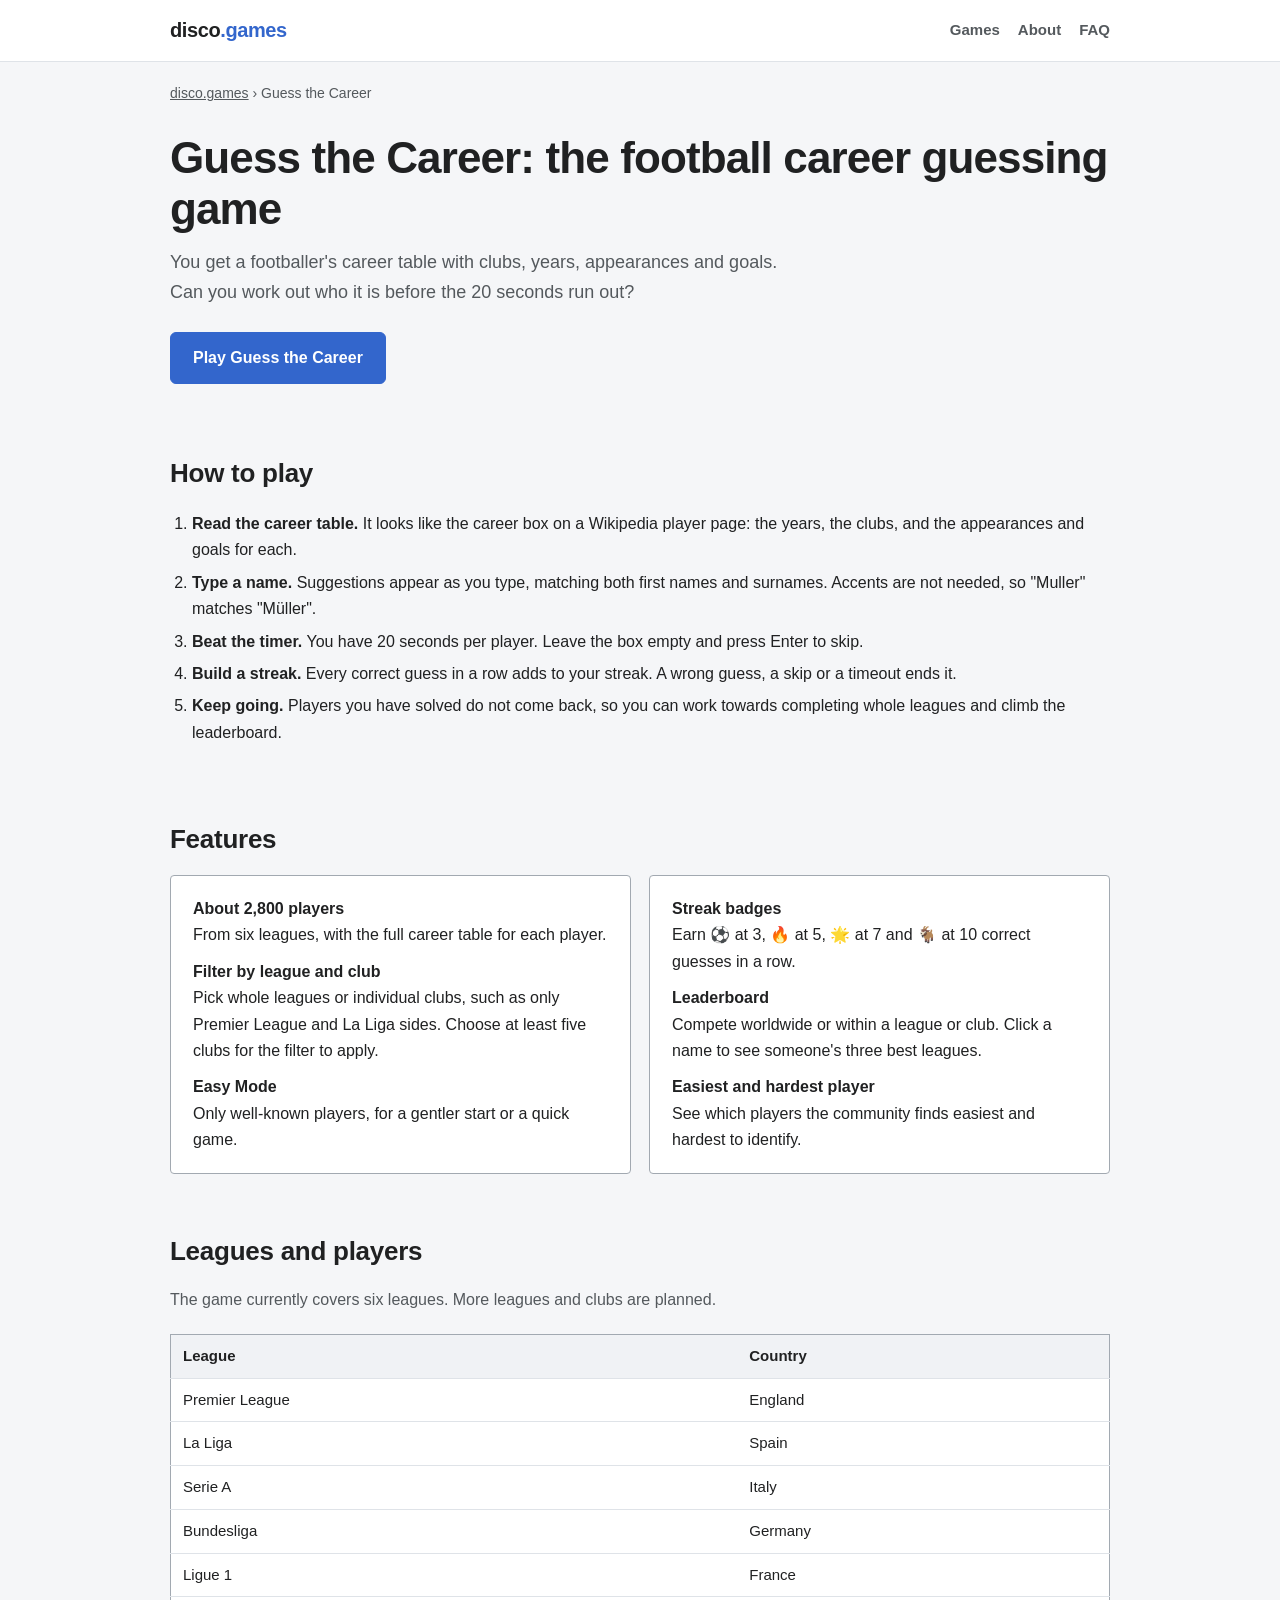
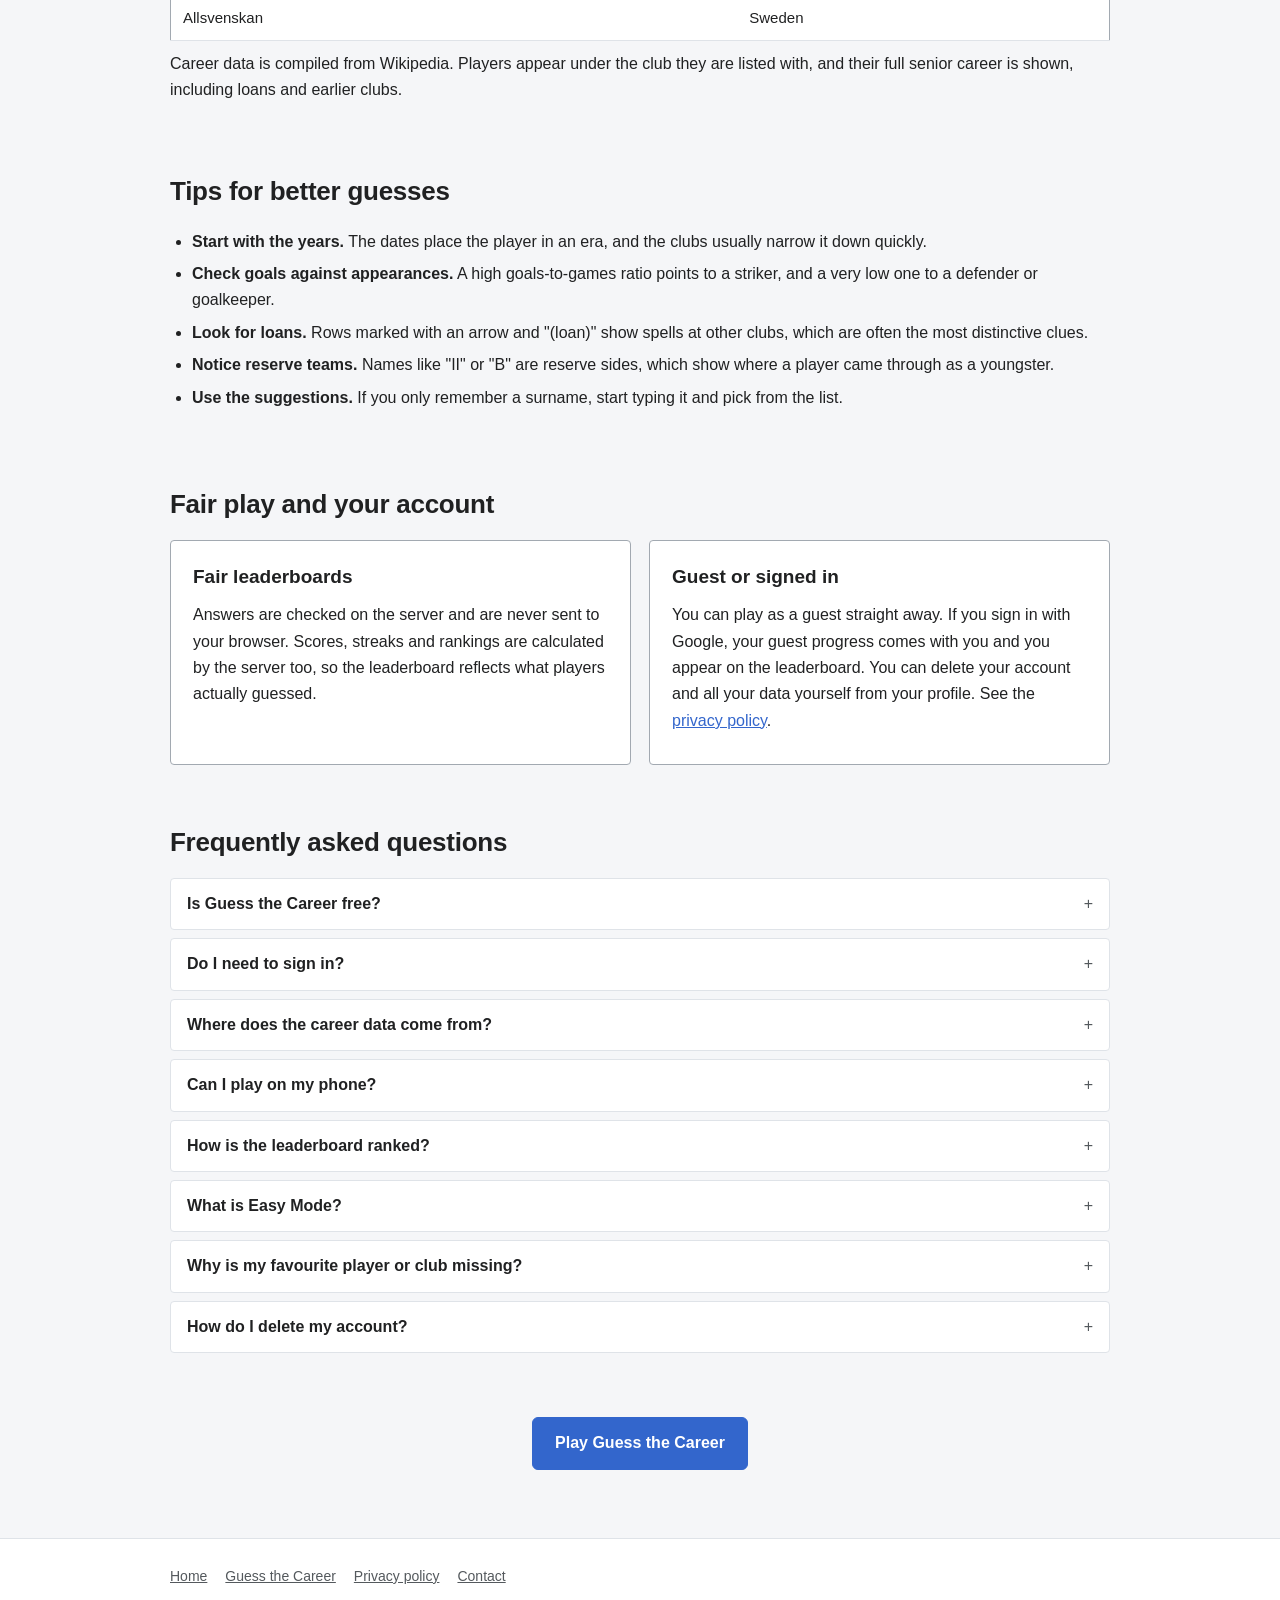
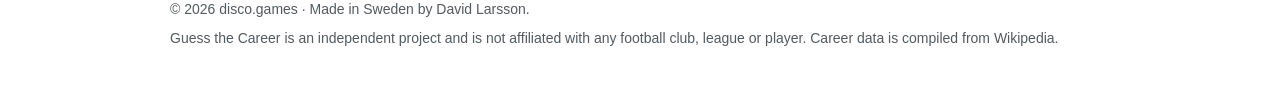
==== guess-the-career.html @ 6078c859 "Initial hub site" ====
<!DOCTYPE html>
<html lang="en">
<head>
<meta charset="UTF-8">
<meta name="viewport" content="width=device-width, initial-scale=1.0">
<title>Guess the Career – Football Guessing Game | disco.games</title>
<meta name="description" content="Guess the footballer from their career table. About 2,800 players from six top leagues. Free to play in your browser, no download needed.">
<link rel="canonical" href="https://www.disco.games/guess-the-career">
<meta name="robots" content="index,follow,max-image-preview:large">
<link rel="icon" href="/favicon.svg" type="image/svg+xml">
<meta name="theme-color" content="#a7c3e0">

<meta property="og:type" content="website">
<meta property="og:site_name" content="disco.games">
<meta property="og:title" content="Guess the Career – Football Career Guessing Game">
<meta property="og:description" content="Identify footballers from their career table before the timer runs out. Free to play in your browser.">
<meta property="og:url" content="https://www.disco.games/guess-the-career">
<meta property="og:image" content="https://www.disco.games/og-image.png">
<meta property="og:image:width" content="1200">
<meta property="og:image:height" content="630">
<meta name="twitter:card" content="summary_large_image">
<meta name="twitter:title" content="Guess the Career – Football Career Guessing Game">
<meta name="twitter:description" content="Identify footballers from their career table before the timer runs out. Free to play in your browser.">
<meta name="twitter:image" content="https://www.disco.games/og-image.png">

<link rel="stylesheet" href="/style.css">

<script type="application/ld+json">
{
  "@context": "https://schema.org",
  "@graph": [
    {
      "@type": "VideoGame",
      "@id": "https://www.disco.games/guess-the-career#game",
      "name": "Guess the Career",
      "url": "https://guessthecareer.disco.games",
      "description": "A free football guessing game. You see a player's career table with clubs, years, appearances and goals, and have 20 seconds to work out who it is.",
      "applicationCategory": "Game",
      "genre": ["Trivia", "Sports"],
      "gamePlatform": "Web browser",
      "operatingSystem": "Any",
      "inLanguage": "en",
      "isAccessibleForFree": true,
      "offers": { "@type": "Offer", "price": "0", "priceCurrency": "USD" },
      "author": { "@type": "Person", "name": "David Larsson" },
      "publisher": { "@type": "Organization", "name": "disco.games", "url": "https://www.disco.games/" }
    },
    {
      "@type": "BreadcrumbList",
      "itemListElement": [
        { "@type": "ListItem", "position": 1, "name": "disco.games", "item": "https://www.disco.games/" },
        { "@type": "ListItem", "position": 2, "name": "Guess the Career", "item": "https://www.disco.games/guess-the-career" }
      ]
    }
  ]
}
</script>
</head>
<body>
<a class="skip-link" href="#main">Skip to content</a>

<header class="site-header">
  <div class="container">
    <a class="brand" href="/">disco<span>.games</span></a>
    <nav class="site-nav" aria-label="Main">
      <a href="/#games">Games</a>
      <a href="/#about">About</a>
      <a href="/#faq">FAQ</a>
    </nav>
  </div>
</header>

<main id="main">
  <div class="container">

    <nav class="breadcrumbs" aria-label="Breadcrumb">
      <a href="/">disco.games</a> › Guess the Career
    </nav>

    <div class="hero" style="padding-top:28px;">
      <h1>Guess the Career: the football career guessing game</h1>
      <p class="lead">You get a footballer's career table with clubs, years, appearances and goals. Can you work out who it is before the 20 seconds run out?</p>
      <div class="btn-row">
        <a class="btn" href="https://guessthecareer.disco.games">Play Guess the Career</a>
      </div>
    </div>

    <section aria-labelledby="how-title">
      <h2 id="how-title">How to play</h2>
      <ol>
        <li><strong>Read the career table.</strong> It looks like the career box on a Wikipedia player page: the years, the clubs, and the appearances and goals for each.</li>
        <li><strong>Type a name.</strong> Suggestions appear as you type, matching both first names and surnames. Accents are not needed, so "Muller" matches "Müller".</li>
        <li><strong>Beat the timer.</strong> You have 20 seconds per player. Leave the box empty and press Enter to skip.</li>
        <li><strong>Build a streak.</strong> Every correct guess in a row adds to your streak. A wrong guess, a skip or a timeout ends it.</li>
        <li><strong>Keep going.</strong> Players you have solved do not come back, so you can work towards completing whole leagues and climb the leaderboard.</li>
      </ol>
    </section>

    <section aria-labelledby="features-title">
      <h2 id="features-title">Features</h2>
      <div class="grid-2">
        <div class="panel">
          <ul class="feature-list">
            <li><strong>About 2,800 players</strong>From six leagues, with the full career table for each player.</li>
            <li><strong>Filter by league and club</strong>Pick whole leagues or individual clubs, such as only Premier League and La Liga sides. Choose at least five clubs for the filter to apply.</li>
            <li><strong>Easy Mode</strong>Only well-known players, for a gentler start or a quick game.</li>
          </ul>
        </div>
        <div class="panel">
          <ul class="feature-list">
            <li><strong>Streak badges</strong>Earn ⚽ at 3, 🔥 at 5, 🌟 at 7 and 🐐 at 10 correct guesses in a row.</li>
            <li><strong>Leaderboard</strong>Compete worldwide or within a league or club. Click a name to see someone's three best leagues.</li>
            <li><strong>Easiest and hardest player</strong>See which players the community finds easiest and hardest to identify.</li>
          </ul>
        </div>
      </div>
    </section>

    <section aria-labelledby="leagues-title">
      <h2 id="leagues-title">Leagues and players</h2>
      <p class="section-intro">The game currently covers six leagues. More leagues and clubs are planned.</p>
      <div class="table-wrap">
        <table class="data">
          <thead><tr><th>League</th><th>Country</th></tr></thead>
          <tbody>
            <tr><td>Premier League</td><td>England</td></tr>
            <tr><td>La Liga</td><td>Spain</td></tr>
            <tr><td>Serie A</td><td>Italy</td></tr>
            <tr><td>Bundesliga</td><td>Germany</td></tr>
            <tr><td>Ligue 1</td><td>France</td></tr>
            <tr><td>Allsvenskan</td><td>Sweden</td></tr>
          </tbody>
        </table>
      </div>
      <p>Career data is compiled from Wikipedia. Players appear under the club they are listed with, and their full senior career is shown, including loans and earlier clubs.</p>
    </section>

    <section aria-labelledby="tips-title">
      <h2 id="tips-title">Tips for better guesses</h2>
      <ul>
        <li><strong>Start with the years.</strong> The dates place the player in an era, and the clubs usually narrow it down quickly.</li>
        <li><strong>Check goals against appearances.</strong> A high goals-to-games ratio points to a striker, and a very low one to a defender or goalkeeper.</li>
        <li><strong>Look for loans.</strong> Rows marked with an arrow and "(loan)" show spells at other clubs, which are often the most distinctive clues.</li>
        <li><strong>Notice reserve teams.</strong> Names like "II" or "B" are reserve sides, which show where a player came through as a youngster.</li>
        <li><strong>Use the suggestions.</strong> If you only remember a surname, start typing it and pick from the list.</li>
      </ul>
    </section>

    <section aria-labelledby="fair-title">
      <h2 id="fair-title">Fair play and your account</h2>
      <div class="grid-2">
        <div class="panel">
          <h3 style="margin-top:0;">Fair leaderboards</h3>
          <p>Answers are checked on the server and are never sent to your browser. Scores, streaks and rankings are calculated by the server too, so the leaderboard reflects what players actually guessed.</p>
        </div>
        <div class="panel">
          <h3 style="margin-top:0;">Guest or signed in</h3>
          <p>You can play as a guest straight away. If you sign in with Google, your guest progress comes with you and you appear on the leaderboard. You can delete your account and all your data yourself from your profile. See the <a href="https://guessthecareer.disco.games/privacy.html">privacy policy</a>.</p>
        </div>
      </div>
    </section>

    <section id="faq" aria-labelledby="faq-title">
      <h2 id="faq-title">Frequently asked questions</h2>

      <details>
        <summary>Is Guess the Career free?</summary>
        <div class="answer"><p>Yes, it is free to play and there are no ads at the moment.</p></div>
      </details>
      <details>
        <summary>Do I need to sign in?</summary>
        <div class="answer"><p>No. You can play as a guest and your progress is saved on your device. Sign in with Google to keep your progress across devices and to appear on the leaderboard.</p></div>
      </details>
      <details>
        <summary>Where does the career data come from?</summary>
        <div class="answer"><p>The data is compiled from Wikipedia and shown in a similar format to the career box on a player's page.</p></div>
      </details>
      <details>
        <summary>Can I play on my phone?</summary>
        <div class="answer"><p>Yes. The game runs in your mobile browser, so there is nothing to download.</p></div>
      </details>
      <details>
        <summary>How is the leaderboard ranked?</summary>
        <div class="answer"><p>By the number of different players you have identified in the selected scope (worldwide, a league or a club). Ties are ordered by who joined first.</p></div>
      </details>
      <details>
        <summary>What is Easy Mode?</summary>
        <div class="answer"><p>Easy Mode only serves well-known players from major clubs. League and club filters are turned off while it is on.</p></div>
      </details>
      <details>
        <summary>Why is my favourite player or club missing?</summary>
        <div class="answer"><p>The game covers six leagues for now, and clubs and leagues are added gradually. Send suggestions to <a href="mailto:info@disco.games">info@disco.games</a>.</p></div>
      </details>
      <details>
        <summary>How do I delete my account?</summary>
        <div class="answer"><p>Sign in, open your profile and choose "Delete account". This permanently removes your account, progress and leaderboard entry.</p></div>
      </details>
    </section>

    <section aria-label="Play now" style="text-align:center;">
      <a class="btn" href="https://guessthecareer.disco.games">Play Guess the Career</a>
    </section>

  </div>
</main>

<footer class="site-footer">
  <div class="container">
    <div class="links">
      <a href="/">Home</a>
      <a href="/guess-the-career">Guess the Career</a>
      <a href="https://guessthecareer.disco.games/privacy.html">Privacy policy</a>
      <a href="mailto:info@disco.games">Contact</a>
    </div>
    <p>© 2026 disco.games · Made in Sweden by David Larsson.</p>
    <p>Guess the Career is an independent project and is not affiliated with any football club, league or player. Career data is compiled from Wikipedia.</p>
  </div>
</footer>
</body>
</html>
---- style.css ----
:root {
  --bg: #f5f6f8;
  --card: #ffffff;
  --text: #202122;
  --muted: #54595d;
  --border: #a2a9b1;
  --soft-border: #dfe3e8;
  --link: #3366cc;
  --link-dark: #2a55a8;
  --header-bg: #a7c3e0;
}
* { box-sizing: border-box; }
html { scroll-behavior: smooth; }
body {
  margin: 0;
  background: var(--bg);
  color: var(--text);
  font-family: -apple-system, BlinkMacSystemFont, "Segoe UI", Roboto, Helvetica, Arial, sans-serif;
  line-height: 1.65;
  font-size: 16px;
}
a { color: var(--link); }
a:hover { color: var(--link-dark); }
.skip-link {
  position: absolute; left: -999px; top: 8px; background: #fff; padding: 8px 12px;
  border: 1px solid var(--border); border-radius: 4px; z-index: 100;
}
.skip-link:focus { left: 8px; }

.container { max-width: 980px; margin: 0 auto; padding: 0 20px; }

/* ---- header ---- */
.site-header { background: var(--card); border-bottom: 1px solid var(--soft-border); }
.site-header .container { display: flex; align-items: center; justify-content: space-between; gap: 16px; padding-top: 14px; padding-bottom: 14px; flex-wrap: wrap; }
.brand { font-size: 20px; font-weight: 800; letter-spacing: -0.02em; color: var(--text); text-decoration: none; }
.brand span { color: var(--link); }
.site-nav { display: flex; gap: 18px; flex-wrap: wrap; }
.site-nav a { color: var(--muted); text-decoration: none; font-size: 15px; font-weight: 600; }
.site-nav a:hover { color: var(--link); }

/* ---- hero ---- */
.hero { padding: 56px 0 40px; }
.hero h1 { font-size: clamp(30px, 5vw, 44px); line-height: 1.15; margin: 0 0 14px; letter-spacing: -0.02em; }
.hero .lead { font-size: 18px; color: var(--muted); max-width: 640px; margin: 0 0 24px; }

.btn {
  display: inline-block; padding: 12px 22px; border-radius: 6px; font-weight: 700; font-size: 16px;
  text-decoration: none; border: 1px solid var(--link); background: var(--link); color: #fff;
}
.btn:hover { background: var(--link-dark); border-color: var(--link-dark); color: #fff; }
.btn-secondary { background: #fff; color: var(--link); }
.btn-secondary:hover { background: #eef3ff; color: var(--link-dark); }
.btn-row { display: flex; gap: 10px; flex-wrap: wrap; }

/* ---- sections ---- */
section { padding: 28px 0; }
section h2 { font-size: 26px; margin: 0 0 14px; letter-spacing: -0.01em; }
section h3 { font-size: 19px; margin: 22px 0 8px; }
.section-intro { color: var(--muted); max-width: 680px; margin: 0 0 20px; }
p { margin: 10px 0; }
ul, ol { padding-left: 22px; }
li { margin: 6px 0; }

/* ---- game cards ---- */
.game-list { display: grid; gap: 18px; }
.game-card {
  display: grid; grid-template-columns: 300px 1fr; gap: 24px; background: var(--card);
  border: 1px solid var(--border); border-radius: 4px; overflow: hidden;
}
.game-card .thumb { background: #eef2f7; padding: 18px; display: flex; align-items: center; justify-content: center; border-right: 1px solid var(--soft-border); }
.game-card .body { padding: 20px 22px 22px 0; }
.game-card h3 { margin: 0 0 6px; font-size: 22px; }
.tags { display: flex; gap: 6px; flex-wrap: wrap; margin: 0 0 10px; padding: 0; list-style: none; }
.tags li { margin: 0; font-size: 12px; font-weight: 700; background: #eef3ff; color: var(--link-dark); padding: 3px 9px; border-radius: 12px; }

/* ---- mock career table ---- */
.mock { width: 100%; max-width: 260px; background: #fff; border: 1px solid var(--border); border-radius: 3px; overflow: hidden; font-size: 12px; box-shadow: 0 1px 3px rgba(0,0,0,0.08); }
.mock .mock-head { background: var(--header-bg); text-align: center; font-weight: 700; font-size: 13px; padding: 6px; border-bottom: 1px solid var(--border); }
.mock table { width: 100%; border-collapse: collapse; }
.mock th, .mock td { padding: 4px 7px; text-align: left; border-bottom: 1px solid #eee; font-size: 12px; }
.mock th { font-weight: 700; border-bottom: 1px solid #ccc; }
.mock td.team { color: var(--link); }
.mock .num { text-align: right; }
.mock .mock-guess { padding: 7px; border-top: 1px solid var(--soft-border); background: #fafbfc; }
.mock .mock-input { border: 1px solid var(--border); border-radius: 3px; padding: 5px 7px; color: #888; background: #fff; font-size: 12px; }

/* ---- content blocks ---- */
.panel { background: var(--card); border: 1px solid var(--border); border-radius: 4px; padding: 20px 22px; }
.grid-2 { display: grid; grid-template-columns: 1fr 1fr; gap: 18px; }
.feature-list { list-style: none; padding: 0; margin: 0; display: grid; gap: 10px; }
.feature-list li { margin: 0; padding-left: 0; }
.feature-list strong { display: block; }
table.data { width: 100%; border-collapse: collapse; background: var(--card); border: 1px solid var(--border); font-size: 15px; }
table.data th, table.data td { padding: 9px 12px; text-align: left; border-bottom: 1px solid var(--soft-border); }
table.data th { background: #f0f2f5; }
.table-wrap { overflow-x: auto; }

/* ---- FAQ ---- */
details { background: var(--card); border: 1px solid var(--soft-border); border-radius: 4px; padding: 0; margin: 8px 0; }
summary { cursor: pointer; padding: 12px 16px; font-weight: 700; list-style: none; }
summary::-webkit-details-marker { display: none; }
summary::after { content: "+"; float: right; font-weight: 400; color: var(--muted); }
details[open] summary::after { content: "–"; }
details[open] summary { border-bottom: 1px solid var(--soft-border); }
details .answer { padding: 4px 16px 14px; }

/* ---- breadcrumbs / footer ---- */
.breadcrumbs { font-size: 14px; color: var(--muted); padding-top: 20px; }
.breadcrumbs a { color: var(--muted); }
.site-footer { margin-top: 40px; background: var(--card); border-top: 1px solid var(--soft-border); padding: 26px 0 34px; font-size: 14px; color: var(--muted); }
.site-footer .links { display: flex; gap: 18px; flex-wrap: wrap; margin-bottom: 10px; }
.site-footer a { color: var(--muted); }
.site-footer p { margin: 6px 0; }

@media (max-width: 760px) {
  .game-card { grid-template-columns: 1fr; }
  .game-card .thumb { border-right: none; border-bottom: 1px solid var(--soft-border); }
  .game-card .body { padding: 0 20px 20px; }
  .grid-2 { grid-template-columns: 1fr; }
  .hero { padding-top: 36px; }
}
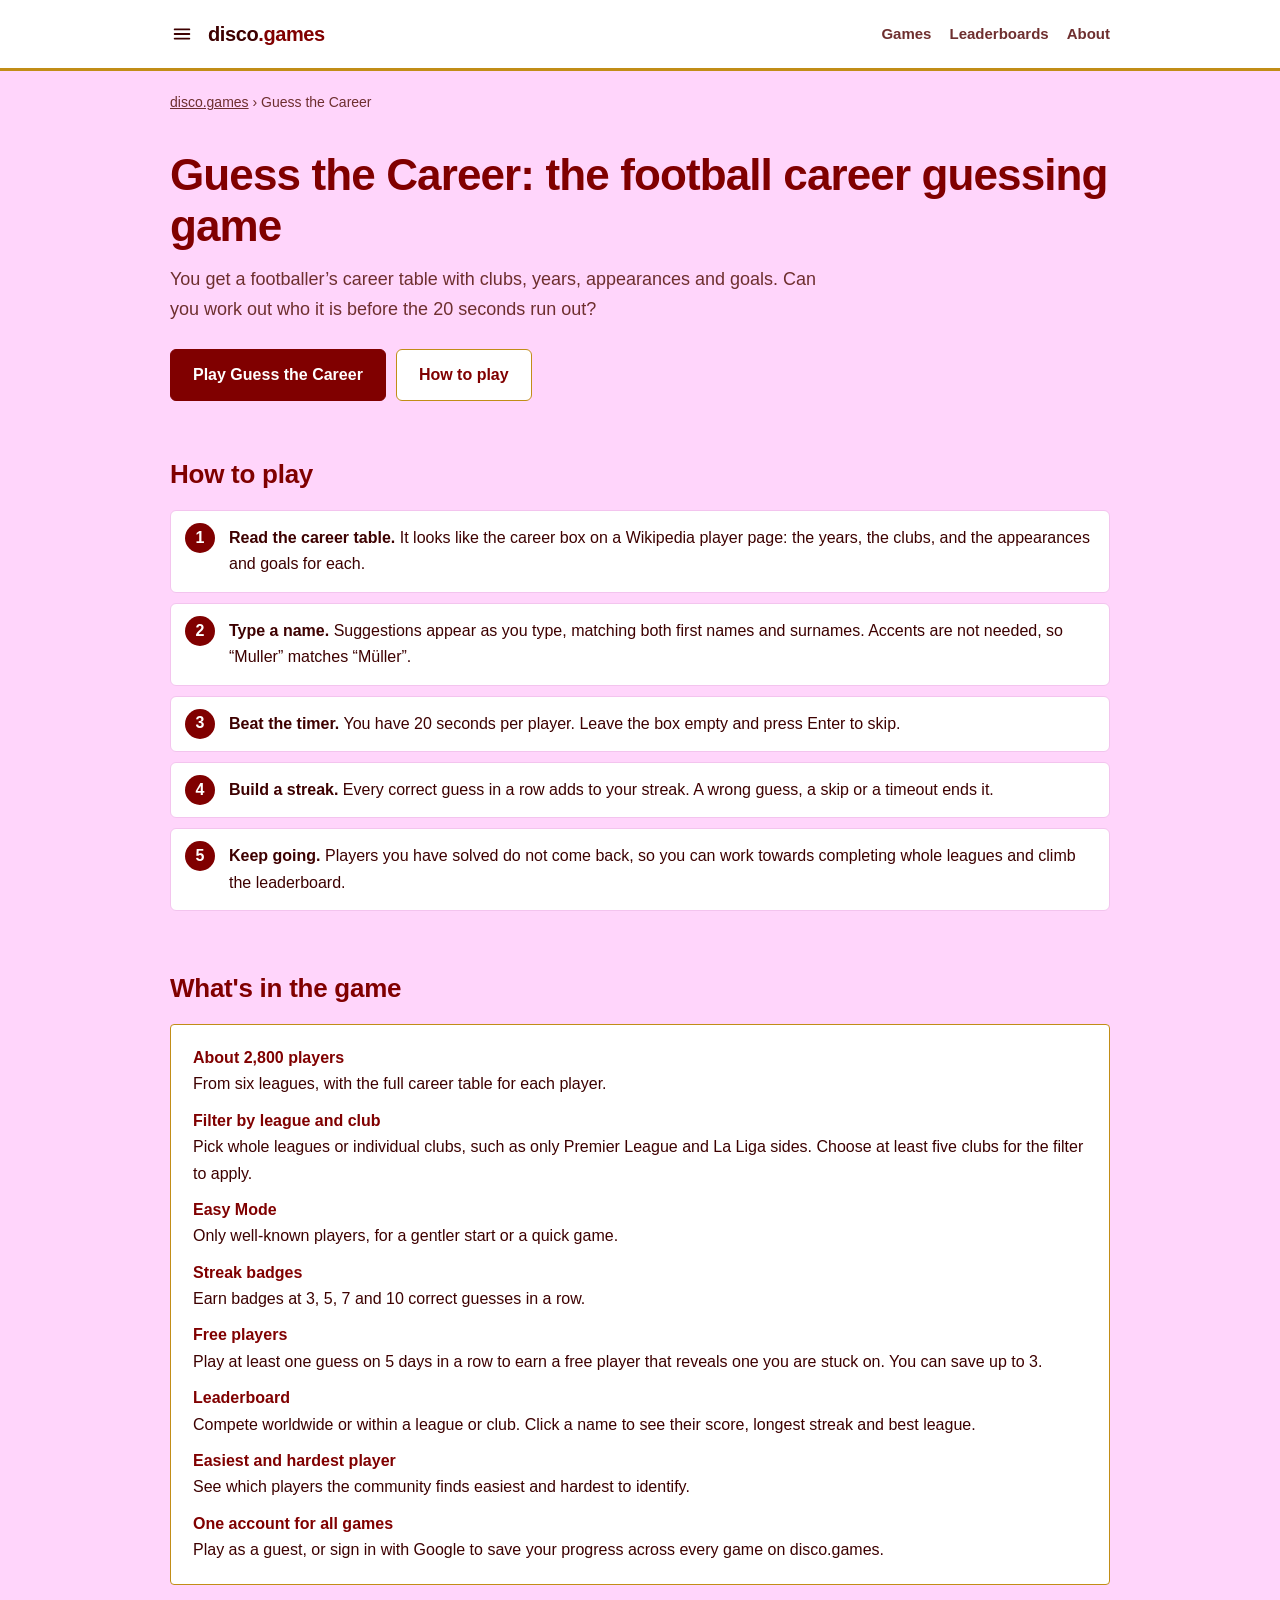
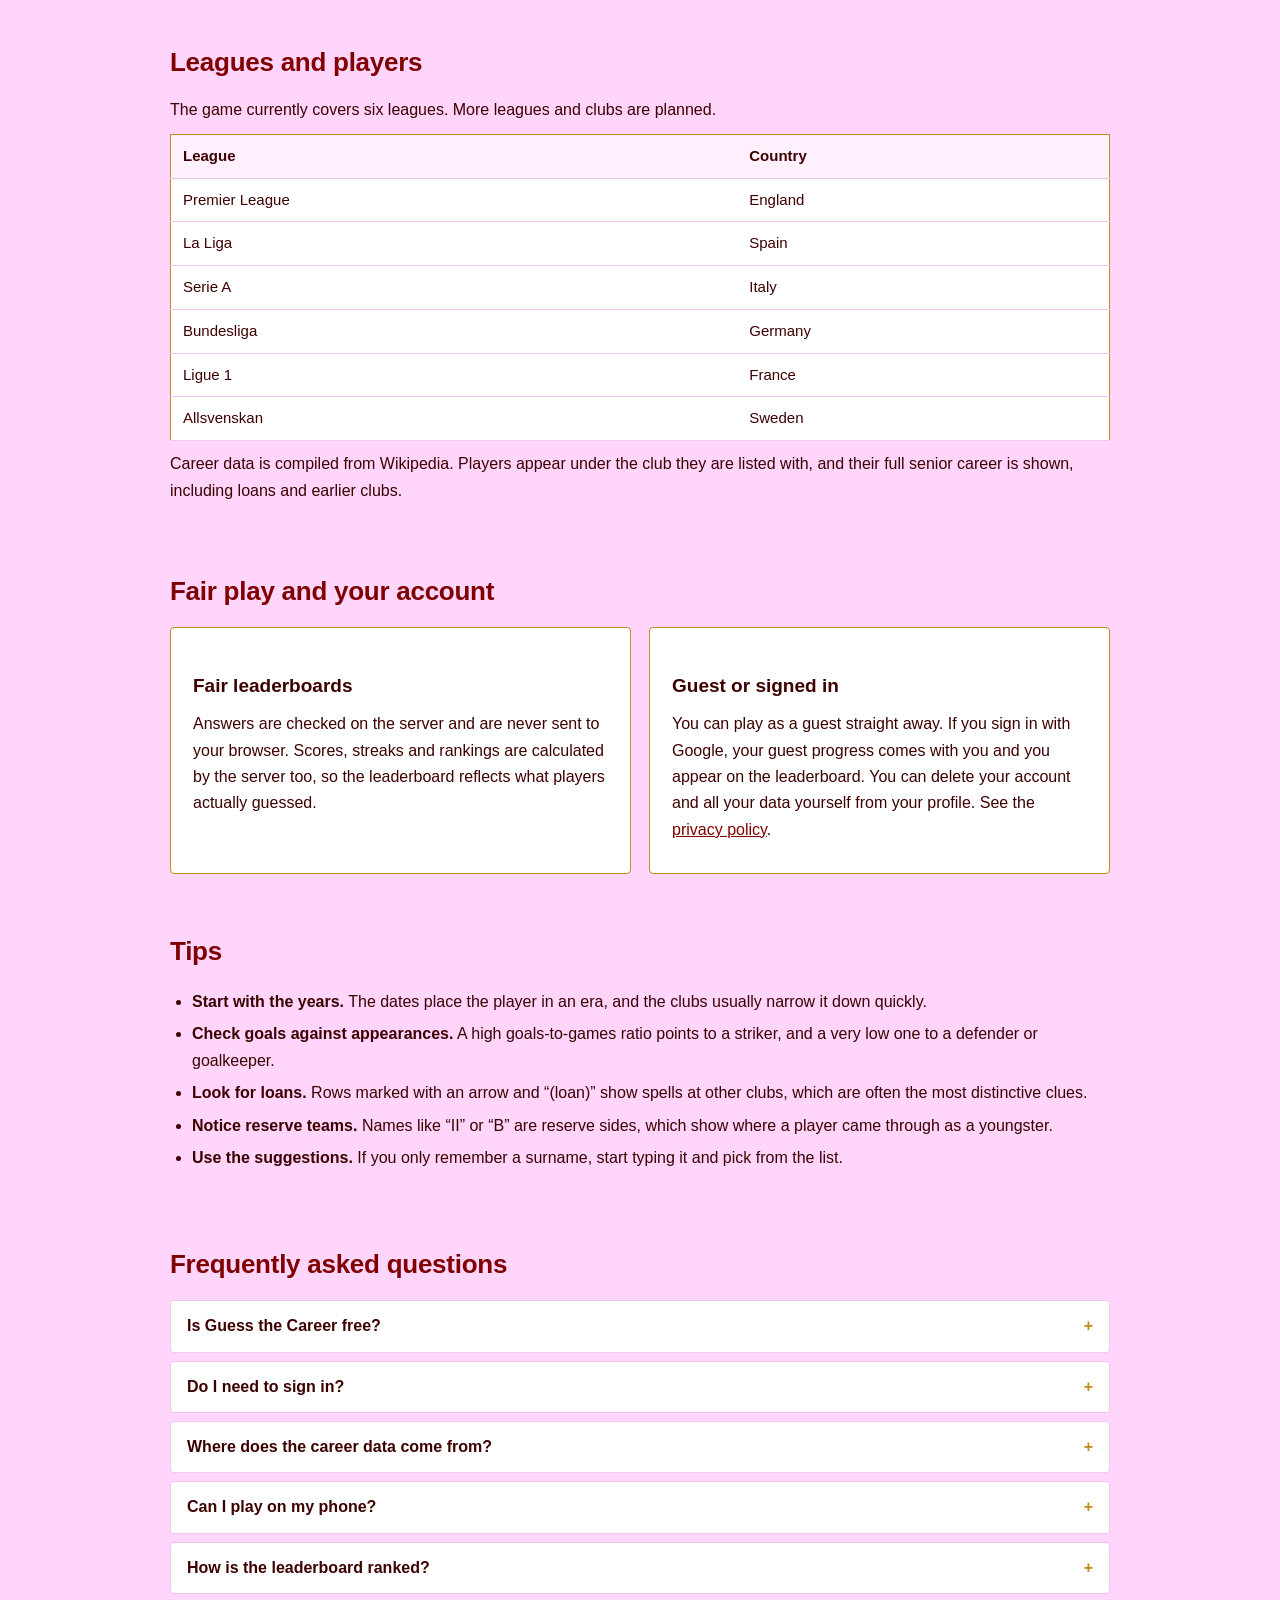
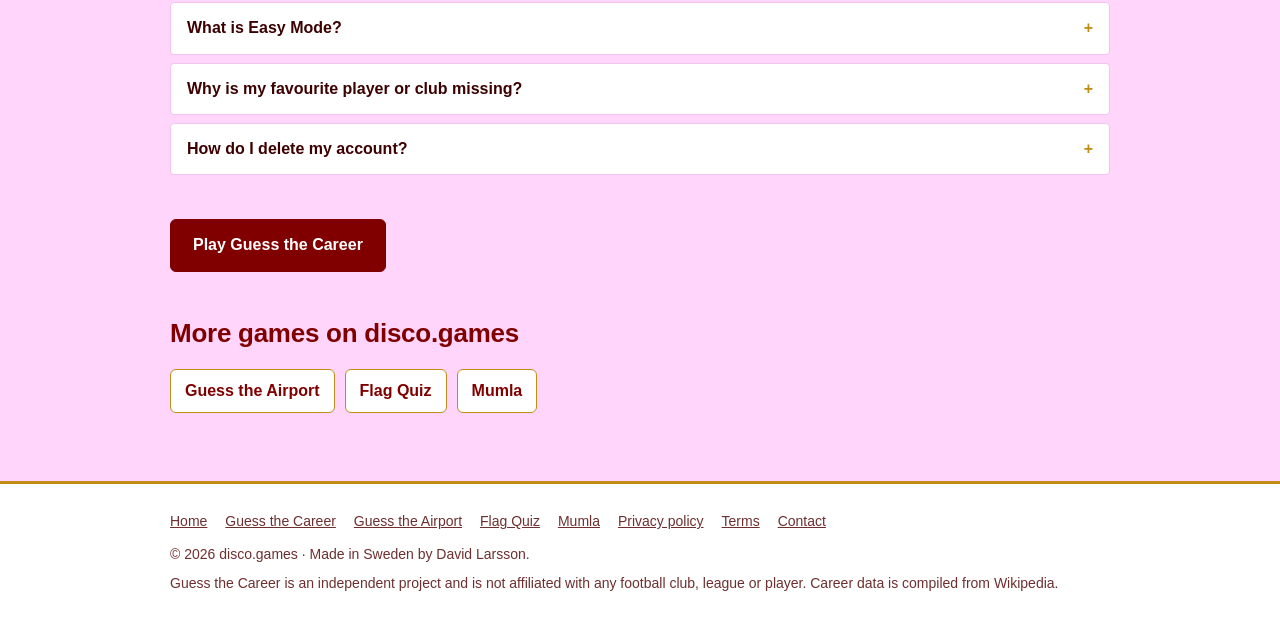
==== commit 17590029: "Guess the Career-sidan i nya mallen" ====
--- a/guess-the-career.html
+++ b/guess-the-career.html
@@ -8,48 +8,80 @@
 <link rel="canonical" href="https://www.disco.games/guess-the-career">
 <meta name="robots" content="index,follow,max-image-preview:large">
 <link rel="icon" href="/favicon.svg" type="image/svg+xml">
-<meta name="theme-color" content="#a7c3e0">
-
+<meta name="theme-color" content="#FFD5FB">
 <meta property="og:type" content="website">
 <meta property="og:site_name" content="disco.games">
-<meta property="og:title" content="Guess the Career – Football Career Guessing Game">
-<meta property="og:description" content="Identify footballers from their career table before the timer runs out. Free to play in your browser.">
+<meta property="og:title" content="Guess the Career – Football Guessing Game | disco.games">
+<meta property="og:description" content="Guess the footballer from their career table. About 2,800 players from six top leagues. Free to play in your browser, no download needed.">
 <meta property="og:url" content="https://www.disco.games/guess-the-career">
 <meta property="og:image" content="https://www.disco.games/og-image.png">
 <meta property="og:image:width" content="1200">
 <meta property="og:image:height" content="630">
 <meta name="twitter:card" content="summary_large_image">
-<meta name="twitter:title" content="Guess the Career – Football Career Guessing Game">
-<meta name="twitter:description" content="Identify footballers from their career table before the timer runs out. Free to play in your browser.">
+<meta name="twitter:title" content="Guess the Career – Football Guessing Game | disco.games">
+<meta name="twitter:description" content="Guess the footballer from their career table. About 2,800 players from six top leagues. Free to play in your browser, no download needed.">
 <meta name="twitter:image" content="https://www.disco.games/og-image.png">
-
 <link rel="stylesheet" href="/style.css">
-
+<style>
+  .header-left { display: flex; align-items: center; gap: 6px; margin-left: -8px; color: var(--text); }
+  .game-hero { padding: 36px 0 24px; }
+  .game-hero h1 { font-size: clamp(32px, 5vw, 44px); line-height: 1.15; margin: 0 0 14px; letter-spacing: -0.02em; color: var(--brand); }
+  .game-hero .lead { font-size: 18px; color: var(--muted); max-width: 680px; margin: 0 0 24px; }
+  .steps { counter-reset: step; list-style: none; padding: 0; margin: 0; display: grid; gap: 10px; }
+  .steps li { counter-increment: step; position: relative; margin: 0; padding: 14px 16px 14px 58px; background: var(--card); border: 1px solid var(--soft-border); border-radius: 6px; }
+  .steps li::before { content: counter(step); position: absolute; left: 14px; top: 12px; width: 30px; height: 30px; border-radius: 50%; background: var(--brand); color: #fff; font-weight: 700; display: flex; align-items: center; justify-content: center; }
+  .more-games { list-style: none; padding: 0; margin: 0; display: flex; flex-wrap: wrap; gap: 10px; }
+  .more-games li { margin: 0; }
+  .more-games a { display: inline-block; padding: 8px 14px; background: var(--card); border: 1px solid var(--border); border-radius: 6px; font-weight: 600; text-decoration: none; }
+  .more-games a:hover { border-color: var(--brand); }
+  .cta { padding: 8px 0 12px; }
+</style>
 <script type="application/ld+json">
 {
   "@context": "https://schema.org",
   "@graph": [
     {
       "@type": "VideoGame",
-      "@id": "https://www.disco.games/guess-the-career#game",
       "name": "Guess the Career",
-      "url": "https://guessthecareer.disco.games",
-      "description": "A free football guessing game. You see a player's career table with clubs, years, appearances and goals, and have 20 seconds to work out who it is.",
+      "url": "https://guessthecareer.disco.games/",
+      "mainEntityOfPage": "https://www.disco.games/guess-the-career",
+      "description": "Guess the footballer from their career table. About 2,800 players from six top leagues. Free to play in your browser, no download needed.",
+      "genre": [
+        "Trivia",
+        "Sports",
+        "Quiz"
+      ],
+      "gamePlatform": "Web browser",
       "applicationCategory": "Game",
-      "genre": ["Trivia", "Sports"],
-      "gamePlatform": "Web browser",
       "operatingSystem": "Any",
       "inLanguage": "en",
       "isAccessibleForFree": true,
-      "offers": { "@type": "Offer", "price": "0", "priceCurrency": "USD" },
-      "author": { "@type": "Person", "name": "David Larsson" },
-      "publisher": { "@type": "Organization", "name": "disco.games", "url": "https://www.disco.games/" }
+      "offers": {
+        "@type": "Offer",
+        "price": "0",
+        "priceCurrency": "EUR"
+      },
+      "publisher": {
+        "@type": "Organization",
+        "name": "disco.games",
+        "url": "https://www.disco.games/"
+      }
     },
     {
       "@type": "BreadcrumbList",
       "itemListElement": [
-        { "@type": "ListItem", "position": 1, "name": "disco.games", "item": "https://www.disco.games/" },
-        { "@type": "ListItem", "position": 2, "name": "Guess the Career", "item": "https://www.disco.games/guess-the-career" }
+        {
+          "@type": "ListItem",
+          "position": 1,
+          "name": "disco.games",
+          "item": "https://www.disco.games/"
+        },
+        {
+          "@type": "ListItem",
+          "position": 2,
+          "name": "Guess the Career",
+          "item": "https://www.disco.games/guess-the-career"
+        }
       ]
     }
   ]
@@ -61,67 +93,46 @@
 
 <header class="site-header">
   <div class="container">
-    <a class="brand" href="/">disco<span>.games</span></a>
+    <div class="header-left" data-disco-menu>
+      <a class="brand" href="/">disco<span>.games</span></a>
+    </div>
     <nav class="site-nav" aria-label="Main">
       <a href="/#games">Games</a>
+      <a href="/#leaderboards">Leaderboards</a>
       <a href="/#about">About</a>
-      <a href="/#faq">FAQ</a>
     </nav>
   </div>
 </header>
 
 <main id="main">
   <div class="container">
-
-    <nav class="breadcrumbs" aria-label="Breadcrumb">
-      <a href="/">disco.games</a> › Guess the Career
-    </nav>
-
-    <div class="hero" style="padding-top:28px;">
+    <nav class="breadcrumbs" aria-label="Breadcrumb"><a href="/">disco.games</a> › Guess the Career</nav>
+
+    <div class="game-hero">
       <h1>Guess the Career: the football career guessing game</h1>
-      <p class="lead">You get a footballer's career table with clubs, years, appearances and goals. Can you work out who it is before the 20 seconds run out?</p>
+      <p class="lead">You get a footballer’s career table with clubs, years, appearances and goals. Can you work out who it is before the 20 seconds run out?</p>
       <div class="btn-row">
-        <a class="btn" href="https://guessthecareer.disco.games">Play Guess the Career</a>
+        <a class="btn" href="https://guessthecareer.disco.games/">Play Guess the Career</a>
+        <a class="btn btn-secondary" href="#how-to-play">How to play</a>
       </div>
     </div>
 
-    <section aria-labelledby="how-title">
+    <section id="how-to-play" aria-labelledby="how-title">
       <h2 id="how-title">How to play</h2>
-      <ol>
-        <li><strong>Read the career table.</strong> It looks like the career box on a Wikipedia player page: the years, the clubs, and the appearances and goals for each.</li>
-        <li><strong>Type a name.</strong> Suggestions appear as you type, matching both first names and surnames. Accents are not needed, so "Muller" matches "Müller".</li>
-        <li><strong>Beat the timer.</strong> You have 20 seconds per player. Leave the box empty and press Enter to skip.</li>
-        <li><strong>Build a streak.</strong> Every correct guess in a row adds to your streak. A wrong guess, a skip or a timeout ends it.</li>
-        <li><strong>Keep going.</strong> Players you have solved do not come back, so you can work towards completing whole leagues and climb the leaderboard.</li>
-      </ol>
+      <ol class="steps"><li><strong>Read the career table.</strong> It looks like the career box on a Wikipedia player page: the years, the clubs, and the appearances and goals for each.</li><li><strong>Type a name.</strong> Suggestions appear as you type, matching both first names and surnames. Accents are not needed, so “Muller” matches “Müller”.</li><li><strong>Beat the timer.</strong> You have 20 seconds per player. Leave the box empty and press Enter to skip.</li><li><strong>Build a streak.</strong> Every correct guess in a row adds to your streak. A wrong guess, a skip or a timeout ends it.</li><li><strong>Keep going.</strong> Players you have solved do not come back, so you can work towards completing whole leagues and climb the leaderboard.</li></ol>
     </section>
 
     <section aria-labelledby="features-title">
-      <h2 id="features-title">Features</h2>
-      <div class="grid-2">
-        <div class="panel">
-          <ul class="feature-list">
-            <li><strong>About 2,800 players</strong>From six leagues, with the full career table for each player.</li>
-            <li><strong>Filter by league and club</strong>Pick whole leagues or individual clubs, such as only Premier League and La Liga sides. Choose at least five clubs for the filter to apply.</li>
-            <li><strong>Easy Mode</strong>Only well-known players, for a gentler start or a quick game.</li>
-          </ul>
-        </div>
-        <div class="panel">
-          <ul class="feature-list">
-            <li><strong>Streak badges</strong>Earn ⚽ at 3, 🔥 at 5, 🌟 at 7 and 🐐 at 10 correct guesses in a row.</li>
-            <li><strong>Leaderboard</strong>Compete worldwide or within a league or club. Click a name to see someone's three best leagues.</li>
-            <li><strong>Easiest and hardest player</strong>See which players the community finds easiest and hardest to identify.</li>
-          </ul>
-        </div>
-      </div>
+      <h2 id="features-title">What's in the game</h2>
+      <div class="panel"><ul class="feature-list"><li><strong>About 2,800 players</strong>From six leagues, with the full career table for each player.</li><li><strong>Filter by league and club</strong>Pick whole leagues or individual clubs, such as only Premier League and La Liga sides. Choose at least five clubs for the filter to apply.</li><li><strong>Easy Mode</strong>Only well-known players, for a gentler start or a quick game.</li><li><strong>Streak badges</strong>Earn badges at 3, 5, 7 and 10 correct guesses in a row.</li><li><strong>Free players</strong>Play at least one guess on 5 days in a row to earn a free player that reveals one you are stuck on. You can save up to 3.</li><li><strong>Leaderboard</strong>Compete worldwide or within a league or club. Click a name to see their score, longest streak and best league.</li><li><strong>Easiest and hardest player</strong>See which players the community finds easiest and hardest to identify.</li><li><strong>One account for all games</strong>Play as a guest, or sign in with Google to save your progress across every game on disco.games.</li></ul></div>
     </section>
 
     <section aria-labelledby="leagues-title">
       <h2 id="leagues-title">Leagues and players</h2>
-      <p class="section-intro">The game currently covers six leagues. More leagues and clubs are planned.</p>
+      <p>The game currently covers six leagues. More leagues and clubs are planned.</p>
       <div class="table-wrap">
         <table class="data">
-          <thead><tr><th>League</th><th>Country</th></tr></thead>
+          <thead><tr><th scope="col">League</th><th scope="col">Country</th></tr></thead>
           <tbody>
             <tr><td>Premier League</td><td>England</td></tr>
             <tr><td>La Liga</td><td>Spain</td></tr>
@@ -135,45 +146,44 @@
       <p>Career data is compiled from Wikipedia. Players appear under the club they are listed with, and their full senior career is shown, including loans and earlier clubs.</p>
     </section>
 
-    <section aria-labelledby="tips-title">
-      <h2 id="tips-title">Tips for better guesses</h2>
-      <ul>
-        <li><strong>Start with the years.</strong> The dates place the player in an era, and the clubs usually narrow it down quickly.</li>
-        <li><strong>Check goals against appearances.</strong> A high goals-to-games ratio points to a striker, and a very low one to a defender or goalkeeper.</li>
-        <li><strong>Look for loans.</strong> Rows marked with an arrow and "(loan)" show spells at other clubs, which are often the most distinctive clues.</li>
-        <li><strong>Notice reserve teams.</strong> Names like "II" or "B" are reserve sides, which show where a player came through as a youngster.</li>
-        <li><strong>Use the suggestions.</strong> If you only remember a surname, start typing it and pick from the list.</li>
-      </ul>
-    </section>
-
     <section aria-labelledby="fair-title">
       <h2 id="fair-title">Fair play and your account</h2>
       <div class="grid-2">
         <div class="panel">
-          <h3 style="margin-top:0;">Fair leaderboards</h3>
+          <h3>Fair leaderboards</h3>
           <p>Answers are checked on the server and are never sent to your browser. Scores, streaks and rankings are calculated by the server too, so the leaderboard reflects what players actually guessed.</p>
         </div>
         <div class="panel">
-          <h3 style="margin-top:0;">Guest or signed in</h3>
-          <p>You can play as a guest straight away. If you sign in with Google, your guest progress comes with you and you appear on the leaderboard. You can delete your account and all your data yourself from your profile. See the <a href="https://guessthecareer.disco.games/privacy.html">privacy policy</a>.</p>
+          <h3>Guest or signed in</h3>
+          <p>You can play as a guest straight away. If you sign in with Google, your guest progress comes with you and you appear on the leaderboard. You can delete your account and all your data yourself from your profile. See the <a href="/privacy">privacy policy</a>.</p>
         </div>
       </div>
     </section>
 
-    <section id="faq" aria-labelledby="faq-title">
+    <section aria-labelledby="tips-title">
+      <h2 id="tips-title">Tips</h2>
+      <ul>
+        <li><strong>Start with the years.</strong> The dates place the player in an era, and the clubs usually narrow it down quickly.</li>
+        <li><strong>Check goals against appearances.</strong> A high goals-to-games ratio points to a striker, and a very low one to a defender or goalkeeper.</li>
+        <li><strong>Look for loans.</strong> Rows marked with an arrow and “(loan)” show spells at other clubs, which are often the most distinctive clues.</li>
+        <li><strong>Notice reserve teams.</strong> Names like “II” or “B” are reserve sides, which show where a player came through as a youngster.</li>
+        <li><strong>Use the suggestions.</strong> If you only remember a surname, start typing it and pick from the list.</li>
+      </ul>
+    </section>
+
+    <section aria-labelledby="faq-title">
       <h2 id="faq-title">Frequently asked questions</h2>
-
       <details>
         <summary>Is Guess the Career free?</summary>
         <div class="answer"><p>Yes, it is free to play and there are no ads at the moment.</p></div>
       </details>
       <details>
         <summary>Do I need to sign in?</summary>
-        <div class="answer"><p>No. You can play as a guest and your progress is saved on your device. Sign in with Google to keep your progress across devices and to appear on the leaderboard.</p></div>
+        <div class="answer"><p>No. You can play as a guest straight away. Sign in with Google to keep your progress across devices and to appear on the leaderboard.</p></div>
       </details>
       <details>
         <summary>Where does the career data come from?</summary>
-        <div class="answer"><p>The data is compiled from Wikipedia and shown in a similar format to the career box on a player's page.</p></div>
+        <div class="answer"><p>The data is compiled from Wikipedia and shown in a similar format to the career box on a player’s page.</p></div>
       </details>
       <details>
         <summary>Can I play on my phone?</summary>
@@ -193,14 +203,16 @@
       </details>
       <details>
         <summary>How do I delete my account?</summary>
-        <div class="answer"><p>Sign in, open your profile and choose "Delete account". This permanently removes your account, progress and leaderboard entry.</p></div>
-      </details>
-    </section>
-
-    <section aria-label="Play now" style="text-align:center;">
-      <a class="btn" href="https://guessthecareer.disco.games">Play Guess the Career</a>
-    </section>
-
+        <div class="answer"><p>Sign in, open your profile and choose “Delete account”. This permanently removes your account, progress and leaderboard entry.</p></div>
+      </details>
+    </section>
+
+    <div class="cta"><a class="btn" href="https://guessthecareer.disco.games/">Play Guess the Career</a></div>
+
+    <section aria-labelledby="more-title">
+      <h2 id="more-title">More games on disco.games</h2>
+      <ul class="more-games"><li><a href="/guess-the-airport">Guess the Airport</a></li> <li><a href="/flag-quiz">Flag Quiz</a></li> <li><a href="/mumla">Mumla</a></li></ul>
+    </section>
   </div>
 </main>
 
@@ -209,12 +221,17 @@
     <div class="links">
       <a href="/">Home</a>
       <a href="/guess-the-career">Guess the Career</a>
-      <a href="https://guessthecareer.disco.games/privacy.html">Privacy policy</a>
+      <a href="/guess-the-airport">Guess the Airport</a>
+      <a href="/flag-quiz">Flag Quiz</a>
+      <a href="/mumla">Mumla</a>
+      <a href="/privacy">Privacy policy</a>
+      <a href="/terms">Terms</a>
       <a href="mailto:info@disco.games">Contact</a>
     </div>
     <p>© 2026 disco.games · Made in Sweden by David Larsson.</p>
     <p>Guess the Career is an independent project and is not affiliated with any football club, league or player. Career data is compiled from Wikipedia.</p>
   </div>
 </footer>
+<script src="/menu.js" defer></script>
 </body>
-</html>
+</html>
--- a/style.css
+++ b/style.css
@@ -1,13 +1,17 @@
 :root {
-  --bg: #f5f6f8;
+  /* Palett: Antique Gold #C18D17, Blush Pink #FFD5FB, Burgundy #800000 */
+  --bg: #FFD5FB;            /* Blush Pink */
+  --brand: #800000;         /* Burgundy */
+  --accent: #C18D17;        /* Antique Gold – ramar och detaljer, inte brödtext */
   --card: #ffffff;
-  --text: #202122;
-  --muted: #54595d;
-  --border: #a2a9b1;
-  --soft-border: #dfe3e8;
-  --link: #3366cc;
-  --link-dark: #2a55a8;
-  --header-bg: #a7c3e0;
+  --tint: #fff0fd;          /* ljus variant av Blush Pink */
+  --text: #3d0000;          /* mörk variant av Burgundy */
+  --muted: #6e2f2f;         /* dämpad burgundy */
+  --border: #C18D17;        /* Antique Gold */
+  --soft-border: #f3c4ee;   /* mörkare variant av Blush Pink */
+  --link: #800000;          /* Burgundy */
+  --link-dark: #5c0000;     /* mörkare Burgundy */
+  --header-bg: #C18D17;     /* Antique Gold */
 }
 * { box-sizing: border-box; }
 html { scroll-behavior: smooth; }
@@ -30,17 +34,17 @@
 .container { max-width: 980px; margin: 0 auto; padding: 0 20px; }
 
 /* ---- header ---- */
-.site-header { background: var(--card); border-bottom: 1px solid var(--soft-border); }
+.site-header { background: var(--card); border-bottom: 3px solid var(--accent); }
 .site-header .container { display: flex; align-items: center; justify-content: space-between; gap: 16px; padding-top: 14px; padding-bottom: 14px; flex-wrap: wrap; }
 .brand { font-size: 20px; font-weight: 800; letter-spacing: -0.02em; color: var(--text); text-decoration: none; }
-.brand span { color: var(--link); }
+.brand span { color: var(--brand); }
 .site-nav { display: flex; gap: 18px; flex-wrap: wrap; }
 .site-nav a { color: var(--muted); text-decoration: none; font-size: 15px; font-weight: 600; }
 .site-nav a:hover { color: var(--link); }
 
 /* ---- hero ---- */
 .hero { padding: 56px 0 40px; }
-.hero h1 { font-size: clamp(30px, 5vw, 44px); line-height: 1.15; margin: 0 0 14px; letter-spacing: -0.02em; }
+.hero h1 { font-size: clamp(30px, 5vw, 44px); line-height: 1.15; margin: 0 0 14px; letter-spacing: -0.02em; color: var(--brand); }
 .hero .lead { font-size: 18px; color: var(--muted); max-width: 640px; margin: 0 0 24px; }
 
 .btn {
@@ -48,58 +52,62 @@
   text-decoration: none; border: 1px solid var(--link); background: var(--link); color: #fff;
 }
 .btn:hover { background: var(--link-dark); border-color: var(--link-dark); color: #fff; }
-.btn-secondary { background: #fff; color: var(--link); }
-.btn-secondary:hover { background: #eef3ff; color: var(--link-dark); }
+.btn:focus-visible { outline: 3px solid var(--accent); outline-offset: 2px; }
+.btn-secondary { background: #fff; color: var(--link); border-color: var(--accent); }
+.btn-secondary:hover { background: var(--accent); border-color: var(--accent); color: var(--text); }
 .btn-row { display: flex; gap: 10px; flex-wrap: wrap; }
 
 /* ---- sections ---- */
 section { padding: 28px 0; }
-section h2 { font-size: 26px; margin: 0 0 14px; letter-spacing: -0.01em; }
+section h2 { font-size: 26px; margin: 0 0 14px; letter-spacing: -0.01em; color: var(--brand); }
 section h3 { font-size: 19px; margin: 22px 0 8px; }
 .section-intro { color: var(--muted); max-width: 680px; margin: 0 0 20px; }
 p { margin: 10px 0; }
 ul, ol { padding-left: 22px; }
 li { margin: 6px 0; }
 
-/* ---- game cards ---- */
-.game-list { display: grid; gap: 18px; }
-.game-card {
-  display: grid; grid-template-columns: 300px 1fr; gap: 24px; background: var(--card);
-  border: 1px solid var(--border); border-radius: 4px; overflow: hidden;
+/* ---- game tiles ---- */
+.game-grid { display: grid; grid-template-columns: repeat(auto-fill, minmax(260px, 1fr)); gap: 18px; }
+.game-tile {
+  display: flex; flex-direction: column; background: var(--card); color: var(--text);
+  border: 1px solid var(--border); border-radius: 6px; overflow: hidden; text-decoration: none;
+  transition: transform 0.15s ease, border-color 0.15s ease, box-shadow 0.15s ease;
 }
-.game-card .thumb { background: #eef2f7; padding: 18px; display: flex; align-items: center; justify-content: center; border-right: 1px solid var(--soft-border); }
-.game-card .body { padding: 20px 22px 22px 0; }
-.game-card h3 { margin: 0 0 6px; font-size: 22px; }
+.game-tile:hover { transform: translateY(-2px); border-color: var(--brand); box-shadow: 0 4px 14px rgba(128,0,0,0.18); color: var(--text); }
+.game-tile:focus-visible { outline: 3px solid var(--brand); outline-offset: 2px; }
+.game-tile .thumb { background: var(--tint); padding: 18px; display: flex; align-items: center; justify-content: center; flex: 1; }
+.tile-title { padding: 10px 14px; font-weight: 700; font-size: 16px; border-top: 1px solid var(--soft-border); }
+@media (prefers-reduced-motion: reduce) { .game-tile { transition: none; } .game-tile:hover { transform: none; } }
 .tags { display: flex; gap: 6px; flex-wrap: wrap; margin: 0 0 10px; padding: 0; list-style: none; }
-.tags li { margin: 0; font-size: 12px; font-weight: 700; background: #eef3ff; color: var(--link-dark); padding: 3px 9px; border-radius: 12px; }
+.tags li { margin: 0; font-size: 12px; font-weight: 700; background: var(--tint); color: var(--link-dark); padding: 3px 9px; border-radius: 12px; }
 
 /* ---- mock career table ---- */
-.mock { width: 100%; max-width: 260px; background: #fff; border: 1px solid var(--border); border-radius: 3px; overflow: hidden; font-size: 12px; box-shadow: 0 1px 3px rgba(0,0,0,0.08); }
-.mock .mock-head { background: var(--header-bg); text-align: center; font-weight: 700; font-size: 13px; padding: 6px; border-bottom: 1px solid var(--border); }
+.mock { width: 100%; max-width: 260px; background: #fff; border: 1px solid var(--border); border-radius: 3px; overflow: hidden; font-size: 12px; box-shadow: 0 1px 3px rgba(128,0,0,0.10); }
+.mock .mock-head { background: var(--header-bg); color: var(--text); text-align: center; font-weight: 700; font-size: 13px; padding: 6px; border-bottom: 1px solid var(--border); }
 .mock table { width: 100%; border-collapse: collapse; }
-.mock th, .mock td { padding: 4px 7px; text-align: left; border-bottom: 1px solid #eee; font-size: 12px; }
-.mock th { font-weight: 700; border-bottom: 1px solid #ccc; }
+.mock th, .mock td { padding: 4px 7px; text-align: left; border-bottom: 1px solid var(--soft-border); font-size: 12px; }
+.mock th { font-weight: 700; border-bottom: 1px solid var(--accent); }
 .mock td.team { color: var(--link); }
 .mock .num { text-align: right; }
-.mock .mock-guess { padding: 7px; border-top: 1px solid var(--soft-border); background: #fafbfc; }
-.mock .mock-input { border: 1px solid var(--border); border-radius: 3px; padding: 5px 7px; color: #888; background: #fff; font-size: 12px; }
+.mock .mock-guess { padding: 7px; border-top: 1px solid var(--soft-border); background: var(--tint); }
+.mock .mock-input { border: 1px solid var(--border); border-radius: 3px; padding: 5px 7px; color: var(--muted); background: #fff; font-size: 12px; }
 
 /* ---- content blocks ---- */
 .panel { background: var(--card); border: 1px solid var(--border); border-radius: 4px; padding: 20px 22px; }
 .grid-2 { display: grid; grid-template-columns: 1fr 1fr; gap: 18px; }
 .feature-list { list-style: none; padding: 0; margin: 0; display: grid; gap: 10px; }
 .feature-list li { margin: 0; padding-left: 0; }
-.feature-list strong { display: block; }
+.feature-list strong { display: block; color: var(--brand); }
 table.data { width: 100%; border-collapse: collapse; background: var(--card); border: 1px solid var(--border); font-size: 15px; }
 table.data th, table.data td { padding: 9px 12px; text-align: left; border-bottom: 1px solid var(--soft-border); }
-table.data th { background: #f0f2f5; }
+table.data th { background: var(--tint); }
 .table-wrap { overflow-x: auto; }
 
 /* ---- FAQ ---- */
 details { background: var(--card); border: 1px solid var(--soft-border); border-radius: 4px; padding: 0; margin: 8px 0; }
 summary { cursor: pointer; padding: 12px 16px; font-weight: 700; list-style: none; }
 summary::-webkit-details-marker { display: none; }
-summary::after { content: "+"; float: right; font-weight: 400; color: var(--muted); }
+summary::after { content: "+"; float: right; font-weight: 700; color: var(--accent); }
 details[open] summary::after { content: "–"; }
 details[open] summary { border-bottom: 1px solid var(--soft-border); }
 details .answer { padding: 4px 16px 14px; }
@@ -107,15 +115,12 @@
 /* ---- breadcrumbs / footer ---- */
 .breadcrumbs { font-size: 14px; color: var(--muted); padding-top: 20px; }
 .breadcrumbs a { color: var(--muted); }
-.site-footer { margin-top: 40px; background: var(--card); border-top: 1px solid var(--soft-border); padding: 26px 0 34px; font-size: 14px; color: var(--muted); }
+.site-footer { margin-top: 40px; background: var(--card); border-top: 3px solid var(--accent); padding: 26px 0 34px; font-size: 14px; color: var(--muted); }
 .site-footer .links { display: flex; gap: 18px; flex-wrap: wrap; margin-bottom: 10px; }
 .site-footer a { color: var(--muted); }
 .site-footer p { margin: 6px 0; }
 
 @media (max-width: 760px) {
-  .game-card { grid-template-columns: 1fr; }
-  .game-card .thumb { border-right: none; border-bottom: 1px solid var(--soft-border); }
-  .game-card .body { padding: 0 20px 20px; }
   .grid-2 { grid-template-columns: 1fr; }
   .hero { padding-top: 36px; }
-}
+}
